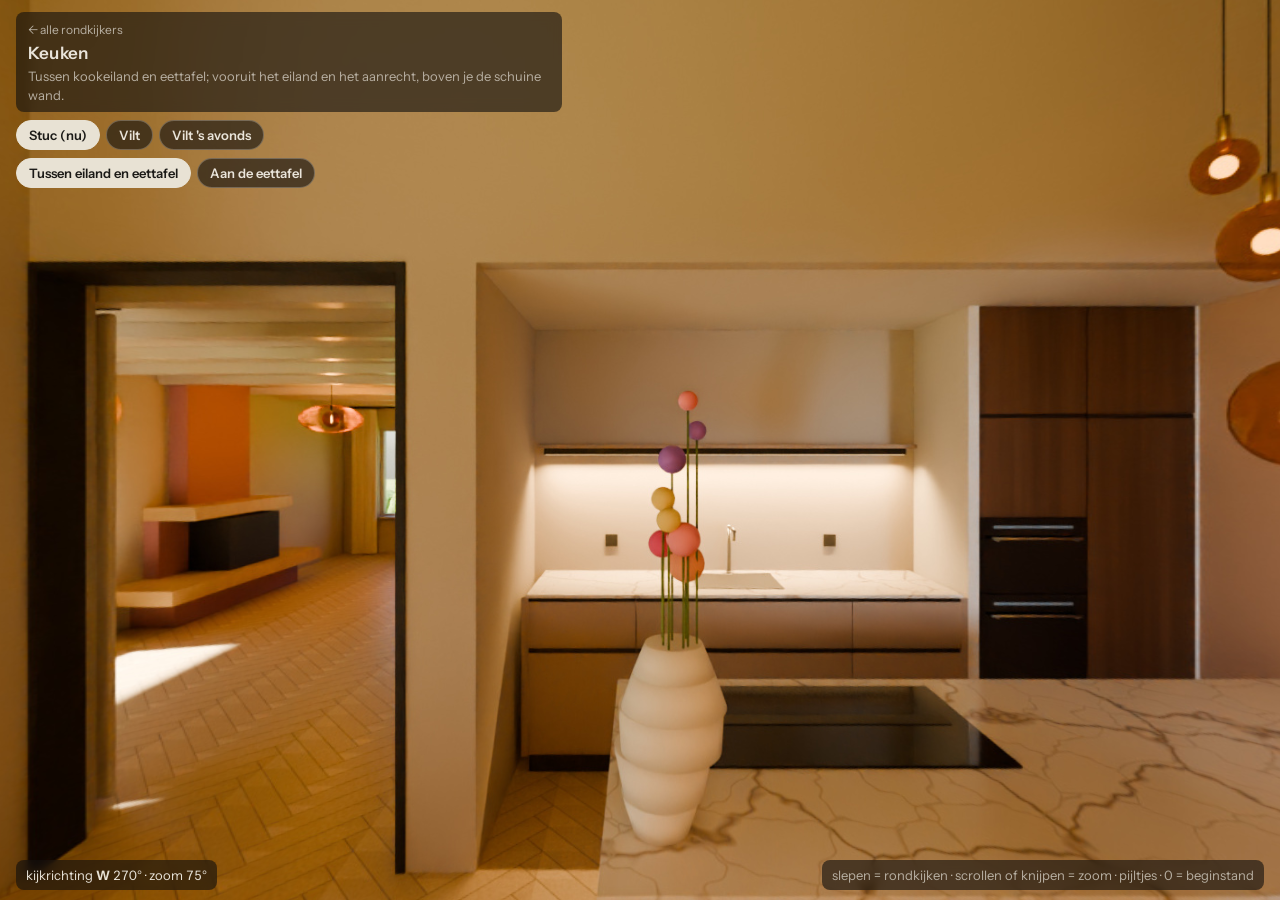
==== keuken/index.html @ 4efa3b07 "Rondkijker keuken: schuine wand in stuc of akoestisch vilt (twee standpunten, overdag en 's avonds) " ====
<!doctype html>
<html lang="nl">
<head>
<meta charset="utf-8">
<meta name="viewport" content="width=device-width, initial-scale=1, viewport-fit=cover">
<title>Keuken · Woning Geulwijk</title>
<meta name="description" content="De keuken met kookeiland en eettafel onder het schuine dak. Vergelijk de schuine wand in Driftwood-stuc met akoestisch vilt (Stockholm in Sand, golvende groeven van goot naar nok).">
<link rel="stylesheet" href="https://fonts.googleapis.com/css2?family=Instrument+Sans:wght@400;600&display=swap">
<link rel="stylesheet" href="../kijker.css">
</head>
<body>
<canvas id="c" aria-label="360-gradenpanorama; sleep om rond te kijken"></canvas>
<div id="laden">Panorama laden…</div>
<div id="kop">
  <div id="naam" class="paneel">
    <a href="../">← alle rondkijkers</a>
    <h1 id="titel"></h1>
    <p id="wat"></p>
  </div>
  <div class="rij" id="momenten" role="group" aria-label="Tijd van de dag"></div>
  <div class="rij" id="plekken" role="group" aria-label="Standpunt"></div>
</div>
<div id="voet">
  <div id="hud" class="paneel">kijkrichting <b id="richting">-</b> <span id="graden"></span> · zoom <span id="fov"></span>°</div>
  <div id="hulp" class="paneel">slepen = rondkijken · scrollen of knijpen = zoom · pijltjes · 0 = beginstand</div>
</div>
<script>window.RONDKIJKER = {"naam": "Keuken", "plekken": [{"id": "midden", "naam": "Tussen eiland en eettafel", "kijk": 270.0, "wat": "Tussen kookeiland en eettafel; vooruit het eiland en het aanrecht, boven je de schuine wand.", "standpunt": "keuken-360"}, {"id": "eettafel", "naam": "Aan de eettafel", "kijk": 270.0, "wat": "Zittend aan de oostkant van de eettafel, recht onder de schuine wand.", "standpunt": "eettafel-stoel-360"}], "momenten": [{"id": "stuc", "naam": "Stuc (nu)"}, {"id": "vilt", "naam": "Vilt"}, {"id": "vilt-avond", "naam": "Vilt 's avonds"}]};</script>
<script src="../kijker.js"></script>
</body>
</html>
---- kijker.css ----
/* Rondkijker: het panorama is het hele beeld, de bediening ligt er als rustige panelen overheen.
   Bewust een donkere kijker (zoals een fotoviewer). Gedeeld door alle rondkijkers in woning-renders. */
:root {
  --bg: #12110f;
  --paneel: rgba(18, 17, 15, 0.62);
  --tekst: #e9e4da;
  --zacht: #b7afa2;
  --rand: rgba(233, 228, 218, 0.28);
  --linnen: #e8e2d4;
  --op-linnen: #1b1a17;
  --font: "Instrument Sans", system-ui, -apple-system, "Segoe UI", sans-serif;
  color-scheme: dark;
}
[hidden] { display: none !important; }
html, body { height: 100%; }
body { margin: 0; background: var(--bg); color: var(--tekst); font: 14px/1.4 var(--font); overflow: hidden; }
canvas { display: block; position: fixed; inset: 0; width: 100%; height: 100%; cursor: grab; touch-action: none; }
canvas.drag { cursor: grabbing; }
.paneel { background: var(--paneel); border-radius: 8px; backdrop-filter: blur(6px); -webkit-backdrop-filter: blur(6px); }
#kop { position: fixed; left: 16px; top: calc(12px + env(safe-area-inset-top, 0px)); right: 16px; display: flex; flex-direction: column; gap: 8px; align-items: flex-start; pointer-events: none; }
#kop > * { pointer-events: auto; }
#naam { padding: 8px 12px; }
#naam a { color: var(--zacht); font-size: 12px; text-decoration: none; }
#naam a:hover, #naam a:focus-visible { color: var(--linnen); }
#naam h1 { margin: 2px 0 0; font-size: 17px; font-weight: 600; letter-spacing: 0.01em; text-wrap: balance; }
#naam p { margin: 2px 0 0; color: var(--zacht); font-size: 13px; max-width: 58ch; }
.rij { display: flex; flex-wrap: wrap; gap: 6px; }
button { font: 600 13px var(--font); color: var(--tekst); background: var(--paneel); border: 1px solid var(--rand); border-radius: 999px; padding: 6px 12px; cursor: pointer; }
button:hover { border-color: var(--linnen); }
button:focus-visible, a:focus-visible { outline: 2px solid var(--linnen); outline-offset: 2px; }
button[aria-pressed="true"] { background: var(--linnen); color: var(--op-linnen); border-color: var(--linnen); }
#voet { position: fixed; left: 16px; right: 16px; bottom: calc(10px + env(safe-area-inset-bottom, 0px)); display: flex; justify-content: space-between; gap: 8px; flex-wrap: wrap; pointer-events: none; }
#hud, #hulp { padding: 6px 10px; font-size: 13px; }
#hud { font-variant-numeric: tabular-nums; }
#hud b { color: var(--linnen); }
#hulp { color: var(--zacht); }
#laden { position: fixed; inset: 0; display: grid; place-items: center; pointer-events: none; color: var(--zacht); }
@media (max-width: 620px) { #hulp { display: none; } #naam p { display: none; } }
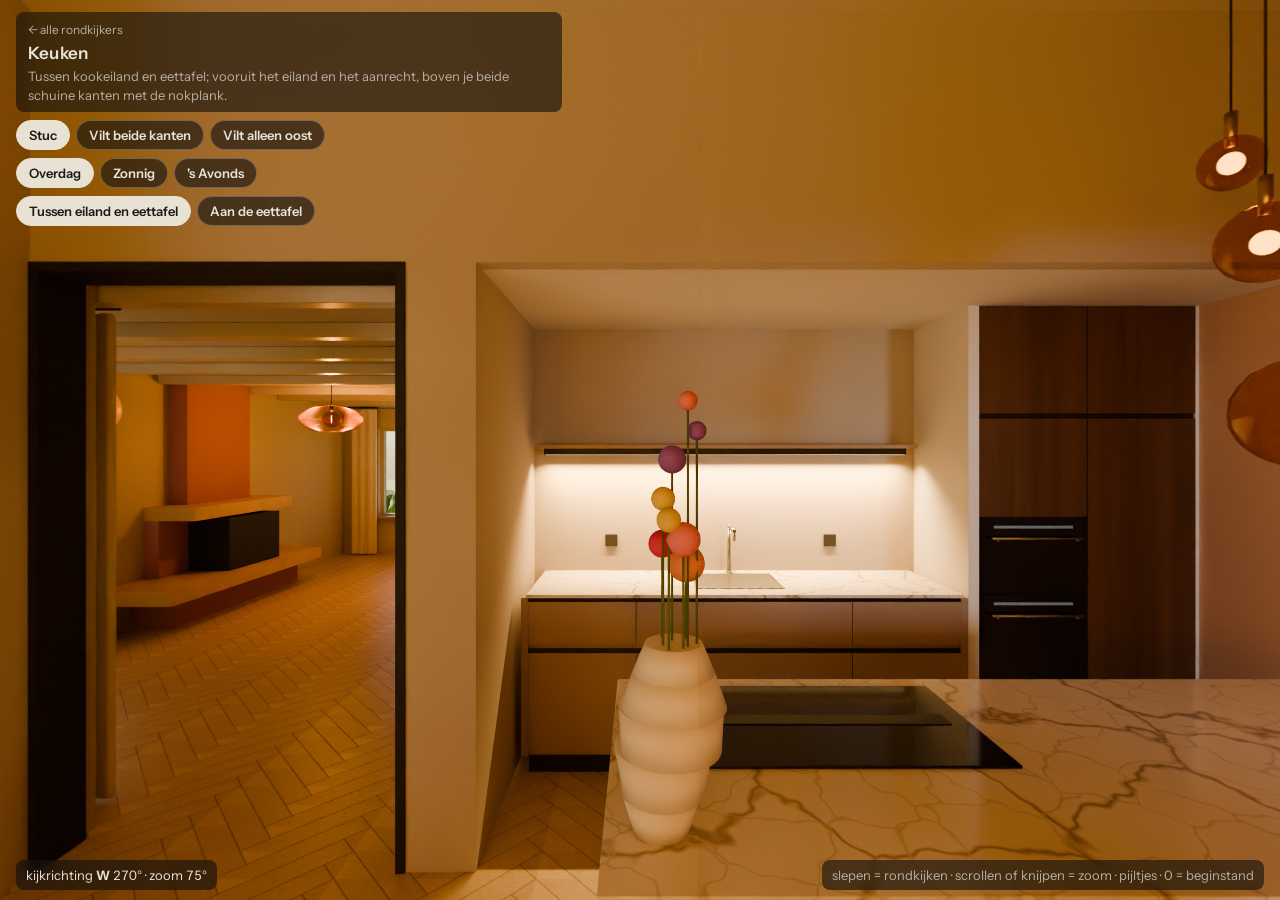
==== commit 4e0d313c: "Rondkijker keuken: stuc, vilt beide kanten of vilt alleen oost, elk overdag, zonnig en 's avonds (81" ====
--- a/keuken/index.html
+++ b/keuken/index.html
@@ -4,7 +4,7 @@
 <meta charset="utf-8">
 <meta name="viewport" content="width=device-width, initial-scale=1, viewport-fit=cover">
 <title>Keuken · Woning Geulwijk</title>
-<meta name="description" content="De keuken met kookeiland en eettafel onder het schuine dak. Vergelijk de schuine wand in Driftwood-stuc met akoestisch vilt (Stockholm in Sand, golvende groeven van goot naar nok).">
+<meta name="description" content="De keuken met kookeiland en eettafel onder het zadeldak: twee schuine kanten met een gelakte Driftwood-plank in de nok. Vergelijk het plafond in Driftwood-stuc met akoestisch vilt (Stockholm in Sand, golvende groeven van goot naar nok) op beide kanten of alleen op de oostkant.">
 <link rel="stylesheet" href="https://fonts.googleapis.com/css2?family=Instrument+Sans:wght@400;600&display=swap">
 <link rel="stylesheet" href="../kijker.css">
 </head>
@@ -17,6 +17,7 @@
     <h1 id="titel"></h1>
     <p id="wat"></p>
   </div>
+  <div class="rij" id="varianten" role="group" aria-label="Uitvoering"></div>
   <div class="rij" id="momenten" role="group" aria-label="Tijd van de dag"></div>
   <div class="rij" id="plekken" role="group" aria-label="Standpunt"></div>
 </div>
@@ -24,7 +25,7 @@
   <div id="hud" class="paneel">kijkrichting <b id="richting">-</b> <span id="graden"></span> · zoom <span id="fov"></span>°</div>
   <div id="hulp" class="paneel">slepen = rondkijken · scrollen of knijpen = zoom · pijltjes · 0 = beginstand</div>
 </div>
-<script>window.RONDKIJKER = {"naam": "Keuken", "plekken": [{"id": "midden", "naam": "Tussen eiland en eettafel", "kijk": 270.0, "wat": "Tussen kookeiland en eettafel; vooruit het eiland en het aanrecht, boven je de schuine wand.", "standpunt": "keuken-360"}, {"id": "eettafel", "naam": "Aan de eettafel", "kijk": 270.0, "wat": "Zittend aan de oostkant van de eettafel, recht onder de schuine wand.", "standpunt": "eettafel-stoel-360"}], "momenten": [{"id": "stuc", "naam": "Stuc (nu)"}, {"id": "vilt", "naam": "Vilt"}, {"id": "vilt-avond", "naam": "Vilt 's avonds"}]};</script>
+<script>window.RONDKIJKER = {"naam": "Keuken", "plekken": [{"id": "midden", "naam": "Tussen eiland en eettafel", "kijk": 270.0, "wat": "Tussen kookeiland en eettafel; vooruit het eiland en het aanrecht, boven je beide schuine kanten met de nokplank.", "standpunt": "keuken-360"}, {"id": "eettafel", "naam": "Aan de eettafel", "kijk": 270.0, "wat": "Zittend aan de oostkant van de eettafel, onder de oostelijke schuine kant.", "standpunt": "eettafel-stoel-360"}], "momenten": [{"id": "dag", "naam": "Overdag"}, {"id": "zon", "naam": "Zonnig"}, {"id": "avond", "naam": "'s Avonds"}], "varianten": [{"id": "stuc", "naam": "Stuc"}, {"id": "vilt-helling", "naam": "Vilt beide kanten"}, {"id": "vilt-oost", "naam": "Vilt alleen oost"}]};</script>
 <script src="../kijker.js"></script>
 </body>
 </html>
